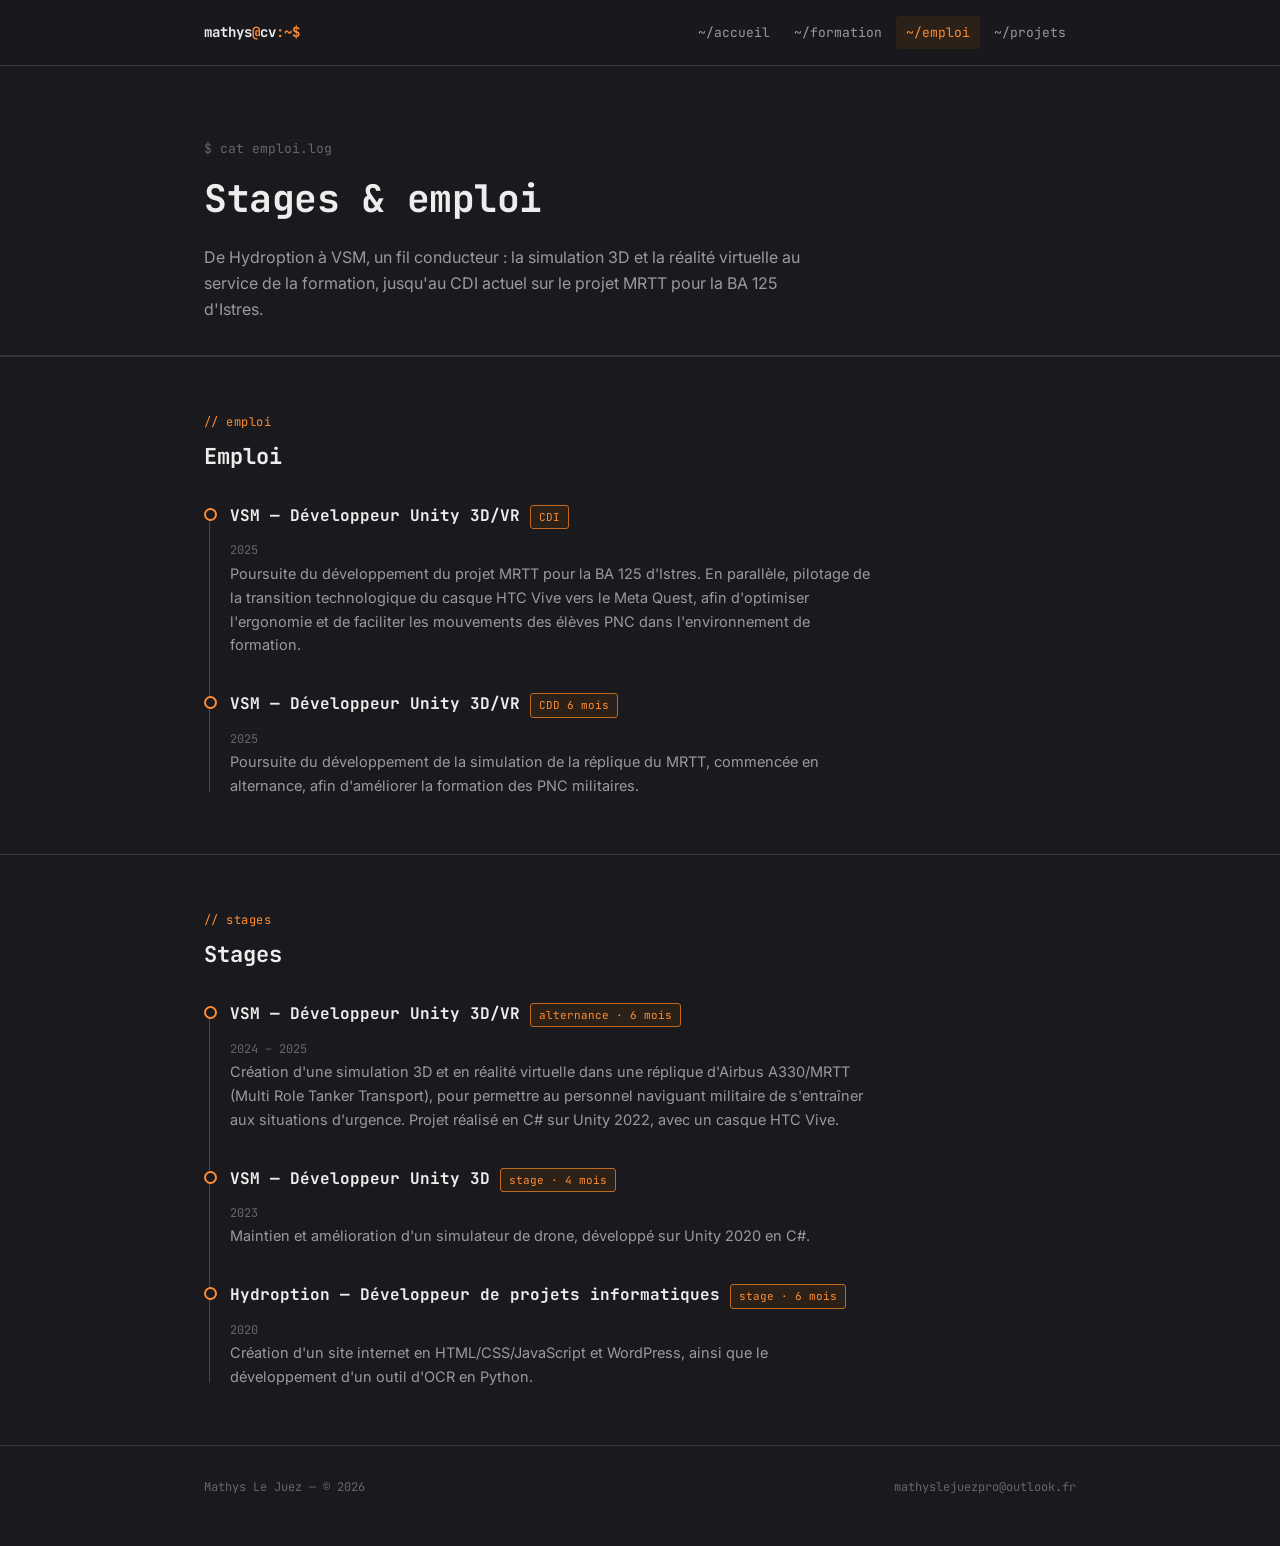
==== emploi.html @ 8f52ee6e "INIT" ====
<!DOCTYPE html>
<html lang="fr">
<head>
<meta charset="UTF-8">
<meta name="viewport" content="width=device-width, initial-scale=1.0">
<title>Emploi — Mathys Le Juez</title>
<link rel="stylesheet" href="style.css">
</head>
<body>

<header>
  <div class="nav-inner">
    <div class="logo">mathys<span>@</span>cv<span>:~$</span></div>
    <nav>
      <ul>
        <li><a href="index.html">~/accueil</a></li>
        <li><a href="formation.html">~/formation</a></li>
        <li><a href="emploi.html">~/emploi</a></li>
        <li><a href="projets.html">~/projets</a></li>
      </ul>
    </nav>
  </div>
</header>

<main>
  <section class="hero" style="padding-bottom:32px">
    <div class="wrap">
      <p class="prompt-line">$ cat emploi.log</p>
      <h1 class="title" style="font-size:clamp(26px,4vw,38px)">Stages &amp; emploi</h1>
      <p class="about-text">De Hydroption à VSM, un fil conducteur : la simulation 3D et la réalité virtuelle au service de la formation, jusqu'au CDI actuel sur le projet MRTT pour la BA 125 d'Istres.</p>
    </div>
  </section>

  <section>
    <div class="wrap">
      <p class="section-label">// emploi</p>
      <h2 class="section-title">Emploi</h2>
      <div class="timeline">

        <div class="tl-item">
          <div class="tl-head">
            <h3>VSM — Développeur Unity 3D/VR</h3>
            <span class="tl-tag">CDI</span>
          </div>
          <span class="tl-date">2025</span>
          <p>Poursuite du développement du projet MRTT pour la BA 125 d'Istres. En parallèle, pilotage de la transition technologique du casque HTC Vive vers le Meta Quest, afin d'optimiser l'ergonomie et de faciliter les mouvements des élèves PNC dans l'environnement de formation.</p>
        </div>

        <div class="tl-item">
          <div class="tl-head">
            <h3>VSM — Développeur Unity 3D/VR</h3>
            <span class="tl-tag">CDD 6 mois</span>
          </div>
          <span class="tl-date">2025</span>
          <p>Poursuite du développement de la simulation de la réplique du MRTT, commencée en alternance, afin d'améliorer la formation des PNC militaires.</p>
        </div>

      </div>
    </div>
  </section>

  <section>
    <div class="wrap">
      <p class="section-label">// stages</p>
      <h2 class="section-title">Stages</h2>
      <div class="timeline">

        <div class="tl-item">
          <div class="tl-head">
            <h3>VSM — Développeur Unity 3D/VR</h3>
            <span class="tl-tag">alternance · 6 mois</span>
          </div>
          <span class="tl-date">2024 – 2025</span>
          <p>Création d'une simulation 3D et en réalité virtuelle dans une réplique d'Airbus A330/MRTT (Multi Role Tanker Transport), pour permettre au personnel naviguant militaire de s'entraîner aux situations d'urgence. Projet réalisé en C# sur Unity 2022, avec un casque HTC Vive.</p>
        </div>

        <div class="tl-item">
          <div class="tl-head">
            <h3>VSM — Développeur Unity 3D</h3>
            <span class="tl-tag">stage · 4 mois</span>
          </div>
          <span class="tl-date">2023</span>
          <p>Maintien et amélioration d'un simulateur de drone, développé sur Unity 2020 en C#.</p>
        </div>

        <div class="tl-item">
          <div class="tl-head">
            <h3>Hydroption — Développeur de projets informatiques</h3>
            <span class="tl-tag">stage · 6 mois</span>
          </div>
          <span class="tl-date">2020</span>
          <p>Création d'un site internet en HTML/CSS/JavaScript et WordPress, ainsi que le développement d'un outil d'OCR en Python.</p>
        </div>

      </div>
    </div>
  </section>
</main>

<footer>
  <div class="wrap">
    <span>Mathys Le Juez — © 2026</span>
    <span><a href="mailto:mathyslejuezpro@outlook.fr">mathyslejuezpro@outlook.fr</a></span>
  </div>
</footer>

<script src="script.js"></script>
</body>
</html>
---- style.css ----
@import url('https://fonts.googleapis.com/css2?family=JetBrains+Mono:wght@400;500;700&family=Inter:wght@400;500;600&display=swap');

:root{
  --bg:#1a1a1e;
  --bg-alt:#202024;
  --bg-card:#232328;
  --border:#34343a;
  --border-strong:#46464d;
  --accent:#ff8c32;
  --accent-dim:#c2691f;
  --accent-bg:#2c2118;
  --text:#ededed;
  --text-dim:#9a9a9e;
  --text-faint:#65656a;
  --green:#5cff8a;
  --mono:'JetBrains Mono', monospace;
  --sans:'Inter', -apple-system, sans-serif;
  --maxw:920px;
}

*{box-sizing:border-box;margin:0;padding:0}

html{scroll-behavior:smooth}

body{
  background:var(--bg);
  color:var(--text);
  font-family:var(--sans);
  font-size:16px;
  line-height:1.65;
  -webkit-font-smoothing:antialiased;
}

body::before{
  content:"";
  position:fixed;
  inset:0;
  pointer-events:none;
  background-image:linear-gradient(rgba(255,255,255,0.018) 1px, transparent 1px);
  background-size:100% 28px;
  z-index:0;
}

a{color:var(--accent);text-decoration:none}
a:hover{text-decoration:underline}

.wrap{max-width:var(--maxw);margin:0 auto;padding:0 24px;position:relative;z-index:1}

/* ===== Header / nav ===== */
header{
  border-bottom:1px solid var(--border);
  background:rgba(26,26,30,0.92);
  backdrop-filter:blur(6px);
  position:sticky;
  top:0;
  z-index:50;
}
.nav-inner{
  max-width:var(--maxw);
  margin:0 auto;
  padding:16px 24px;
  display:flex;
  align-items:center;
  justify-content:space-between;
  gap:16px;
}
.logo{
  font-family:var(--mono);
  font-weight:700;
  font-size:14px;
  color:var(--text);
  white-space:nowrap;
}
.logo span{color:var(--accent)}
nav ul{
  list-style:none;
  display:flex;
  gap:4px;
  flex-wrap:wrap;
}
nav a{
  font-family:var(--mono);
  font-size:13px;
  color:var(--text-dim);
  padding:6px 10px;
  border-radius:4px;
  display:inline-block;
}
nav a:hover{color:var(--accent);text-decoration:none;background:var(--bg-card)}
nav a.active{color:var(--accent);background:var(--accent-bg)}

/* ===== Hero ===== */
.hero{
  padding:72px 0 56px;
  border-bottom:1px solid var(--border);
}
.prompt-line{
  font-family:var(--mono);
  font-size:13px;
  color:var(--text-faint);
  margin-bottom:18px;
}
.prompt-line .ok{color:var(--green)}
.prompt-line .path{color:var(--accent)}

h1.title{
  font-family:var(--mono);
  font-size:clamp(32px,5vw,52px);
  font-weight:700;
  line-height:1.1;
  letter-spacing:-0.5px;
}
.role{
  font-family:var(--mono);
  color:var(--accent);
  font-size:clamp(15px,2vw,18px);
  margin-top:10px;
}
.role .cursor{
  display:inline-block;
  width:9px;
  height:1.1em;
  background:var(--accent);
  margin-left:2px;
  vertical-align:-2px;
  animation:blink 1s steps(1) infinite;
}
@keyframes blink{50%{opacity:0}}

.about-text{
  max-width:620px;
  margin-top:24px;
  color:var(--text-dim);
  font-size:16px;
}

.hero-meta{
  display:flex;
  flex-wrap:wrap;
  gap:10px 22px;
  margin-top:28px;
  font-family:var(--mono);
  font-size:13px;
  color:var(--text-dim);
}
.hero-meta a{color:var(--text-dim)}
.hero-meta a:hover{color:var(--accent)}
.hero-meta i{font-size:14px;margin-right:6px;color:var(--accent-dim)}

/* ===== Sections ===== */
section{padding:56px 0}
section + section{border-top:1px solid var(--border)}

.section-label{
  font-family:var(--mono);
  font-size:12px;
  color:var(--accent);
  letter-spacing:0.04em;
  margin-bottom:6px;
}
.section-title{
  font-family:var(--mono);
  font-size:22px;
  font-weight:700;
  margin-bottom:28px;
}

/* ===== Skill blocks ===== */
.skills-grid{
  display:grid;
  grid-template-columns:repeat(auto-fit,minmax(220px,1fr));
  gap:14px;
}
.skill-block{
  background:var(--bg-card);
  border:1px solid var(--border);
  border-radius:6px;
  padding:16px 18px;
}
.skill-block h3{
  font-family:var(--mono);
  font-size:12px;
  color:var(--text-faint);
  text-transform:uppercase;
  letter-spacing:0.05em;
  margin-bottom:10px;
}
.tag-row{display:flex;flex-wrap:wrap;gap:6px}
.tag{
  font-family:var(--mono);
  font-size:12px;
  color:var(--text);
  background:var(--bg-alt);
  border:1px solid var(--border-strong);
  padding:4px 9px;
  border-radius:4px;
}

/* ===== Cards (projects) ===== */
.card-grid{
  display:grid;
  grid-template-columns:repeat(auto-fit,minmax(260px,1fr));
  gap:18px;
}
.card{
  background:var(--bg-card);
  border:1px solid var(--border);
  border-radius:6px;
  padding:20px 22px;
  transition:border-color .15s ease, transform .15s ease;
}
.card:hover{border-color:var(--accent-dim);transform:translateY(-2px)}
.card-head{
  display:flex;
  justify-content:space-between;
  align-items:baseline;
  gap:10px;
  margin-bottom:10px;
}
.card-head h3{
  font-family:var(--mono);
  font-size:16px;
  color:var(--text);
}
.card-year{
  font-family:var(--mono);
  font-size:12px;
  color:var(--text-faint);
  white-space:nowrap;
}
.card p{color:var(--text-dim);font-size:14.5px;margin-bottom:12px}
.card .tag-row{margin-top:4px}

/* ===== Timeline (emploi / formation) ===== */
.timeline{
  position:relative;
  padding-left:26px;
}
.timeline::before{
  content:"";
  position:absolute;
  left:5px;
  top:6px;
  bottom:6px;
  width:1px;
  background:var(--border-strong);
}
.tl-item{
  position:relative;
  padding-bottom:34px;
}
.tl-item:last-child{padding-bottom:0}
.tl-item::before{
  content:"";
  position:absolute;
  left:-26px;
  top:5px;
  width:9px;
  height:9px;
  border-radius:50%;
  background:var(--bg);
  border:2px solid var(--accent);
}
.tl-head{
  display:flex;
  flex-wrap:wrap;
  align-items:baseline;
  gap:10px;
  margin-bottom:6px;
}
.tl-head h3{font-family:var(--mono);font-size:16px;color:var(--text)}
.tl-tag{
  font-family:var(--mono);
  font-size:11px;
  color:var(--accent);
  background:var(--accent-bg);
  border:1px solid var(--accent-dim);
  padding:2px 8px;
  border-radius:3px;
}
.tl-date{font-family:var(--mono);font-size:12px;color:var(--text-faint)}
.tl-item p{color:var(--text-dim);font-size:14.5px;max-width:640px}

/* ===== Footer ===== */
footer{
  border-top:1px solid var(--border);
  padding:32px 0 48px;
}
footer .wrap{
  display:flex;
  flex-wrap:wrap;
  justify-content:space-between;
  gap:12px;
  font-family:var(--mono);
  font-size:12px;
  color:var(--text-faint);
}
footer a{color:var(--text-faint)}
footer a:hover{color:var(--accent)}

/* ===== Misc ===== */
.btn{
  display:inline-block;
  font-family:var(--mono);
  font-size:13px;
  color:var(--accent);
  border:1px solid var(--accent-dim);
  padding:9px 16px;
  border-radius:4px;
  background:var(--accent-bg);
}
.btn:hover{text-decoration:none;border-color:var(--accent);background:#33271a}

@media(max-width:640px){
  .nav-inner{flex-direction:column;align-items:flex-start;gap:10px}
  nav ul{gap:2px}
  .hero{padding:52px 0 40px}
  section{padding:40px 0}
}

:focus-visible{outline:2px solid var(--accent);outline-offset:2px}
@media (prefers-reduced-motion: reduce){
  .role .cursor{animation:none}
}
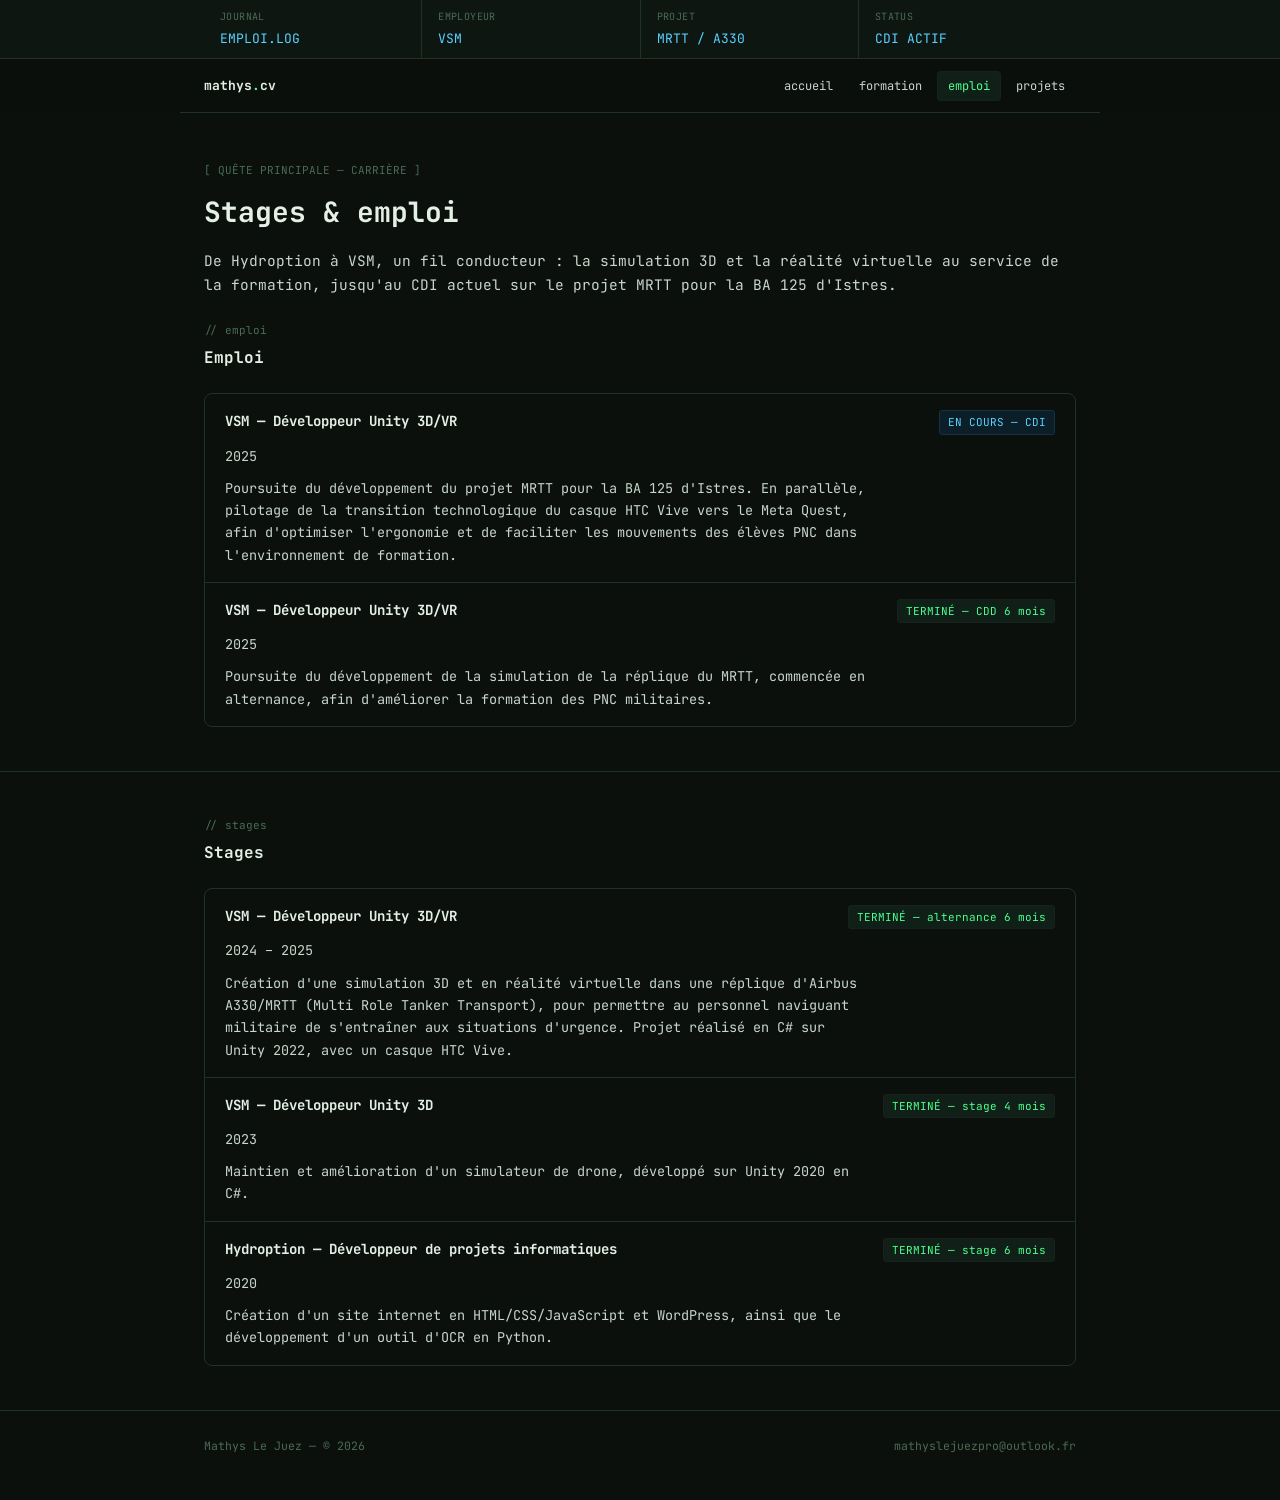
==== commit 9ab160e5: "up" ====
--- a/emploi.html
+++ b/emploi.html
@@ -8,50 +8,59 @@
 </head>
 <body>
 
+<div class="statbar">
+  <div class="wrap">
+    <div class="stat-cell"><div class="stat-label">JOURNAL</div><div class="stat-value">EMPLOI.LOG</div></div>
+    <div class="stat-cell"><div class="stat-label">EMPLOYEUR</div><div class="stat-value">VSM</div></div>
+    <div class="stat-cell"><div class="stat-label">PROJET</div><div class="stat-value">MRTT / A330</div></div>
+    <div class="stat-cell"><div class="stat-label">STATUS</div><div class="stat-value">CDI ACTIF</div></div>
+  </div>
+</div>
+
 <header>
   <div class="nav-inner">
-    <div class="logo">mathys<span>@</span>cv<span>:~$</span></div>
+    <div class="logo">mathys<span>.</span>cv</div>
     <nav>
       <ul>
-        <li><a href="index.html">~/accueil</a></li>
-        <li><a href="formation.html">~/formation</a></li>
-        <li><a href="emploi.html">~/emploi</a></li>
-        <li><a href="projets.html">~/projets</a></li>
+        <li><a href="index.html">accueil</a></li>
+        <li><a href="formation.html">formation</a></li>
+        <li><a href="emploi.html">emploi</a></li>
+        <li><a href="projets.html">projets</a></li>
       </ul>
     </nav>
   </div>
 </header>
 
 <main>
-  <section class="hero" style="padding-bottom:32px">
+  <section class="hero" style="padding-bottom:24px">
     <div class="wrap">
-      <p class="prompt-line">$ cat emploi.log</p>
-      <h1 class="title" style="font-size:clamp(26px,4vw,38px)">Stages &amp; emploi</h1>
-      <p class="about-text">De Hydroption à VSM, un fil conducteur : la simulation 3D et la réalité virtuelle au service de la formation, jusqu'au CDI actuel sur le projet MRTT pour la BA 125 d'Istres.</p>
+      <p class="save-tag">[ QUÊTE PRINCIPALE — CARRIÈRE ]</p>
+      <h1 class="name" style="font-size:clamp(22px,3.5vw,28px)">Stages &amp; emploi</h1>
+      <p class="about-text" style="padding:14px 0 0;border:none">De Hydroption à VSM, un fil conducteur : la simulation 3D et la réalité virtuelle au service de la formation, jusqu'au CDI actuel sur le projet MRTT pour la BA 125 d'Istres.</p>
     </div>
   </section>
 
-  <section>
+  <section style="border-top:none;padding-top:0">
     <div class="wrap">
       <p class="section-label">// emploi</p>
       <h2 class="section-title">Emploi</h2>
-      <div class="timeline">
+      <div class="quest-log">
 
-        <div class="tl-item">
-          <div class="tl-head">
-            <h3>VSM — Développeur Unity 3D/VR</h3>
-            <span class="tl-tag">CDI</span>
+        <div class="quest-item">
+          <div class="quest-top">
+            <span class="quest-title">VSM — Développeur Unity 3D/VR</span>
+            <span class="quest-status active">EN COURS — CDI</span>
           </div>
-          <span class="tl-date">2025</span>
+          <p class="quest-date">2025</p>
           <p>Poursuite du développement du projet MRTT pour la BA 125 d'Istres. En parallèle, pilotage de la transition technologique du casque HTC Vive vers le Meta Quest, afin d'optimiser l'ergonomie et de faciliter les mouvements des élèves PNC dans l'environnement de formation.</p>
         </div>
 
-        <div class="tl-item">
-          <div class="tl-head">
-            <h3>VSM — Développeur Unity 3D/VR</h3>
-            <span class="tl-tag">CDD 6 mois</span>
+        <div class="quest-item">
+          <div class="quest-top">
+            <span class="quest-title">VSM — Développeur Unity 3D/VR</span>
+            <span class="quest-status done">TERMINÉ — CDD 6 mois</span>
           </div>
-          <span class="tl-date">2025</span>
+          <p class="quest-date">2025</p>
           <p>Poursuite du développement de la simulation de la réplique du MRTT, commencée en alternance, afin d'améliorer la formation des PNC militaires.</p>
         </div>
 
@@ -63,32 +72,32 @@
     <div class="wrap">
       <p class="section-label">// stages</p>
       <h2 class="section-title">Stages</h2>
-      <div class="timeline">
+      <div class="quest-log">
 
-        <div class="tl-item">
-          <div class="tl-head">
-            <h3>VSM — Développeur Unity 3D/VR</h3>
-            <span class="tl-tag">alternance · 6 mois</span>
+        <div class="quest-item">
+          <div class="quest-top">
+            <span class="quest-title">VSM — Développeur Unity 3D/VR</span>
+            <span class="quest-status done">TERMINÉ — alternance 6 mois</span>
           </div>
-          <span class="tl-date">2024 – 2025</span>
+          <p class="quest-date">2024 – 2025</p>
           <p>Création d'une simulation 3D et en réalité virtuelle dans une réplique d'Airbus A330/MRTT (Multi Role Tanker Transport), pour permettre au personnel naviguant militaire de s'entraîner aux situations d'urgence. Projet réalisé en C# sur Unity 2022, avec un casque HTC Vive.</p>
         </div>
 
-        <div class="tl-item">
-          <div class="tl-head">
-            <h3>VSM — Développeur Unity 3D</h3>
-            <span class="tl-tag">stage · 4 mois</span>
+        <div class="quest-item">
+          <div class="quest-top">
+            <span class="quest-title">VSM — Développeur Unity 3D</span>
+            <span class="quest-status done">TERMINÉ — stage 4 mois</span>
           </div>
-          <span class="tl-date">2023</span>
+          <p class="quest-date">2023</p>
           <p>Maintien et amélioration d'un simulateur de drone, développé sur Unity 2020 en C#.</p>
         </div>
 
-        <div class="tl-item">
-          <div class="tl-head">
-            <h3>Hydroption — Développeur de projets informatiques</h3>
-            <span class="tl-tag">stage · 6 mois</span>
+        <div class="quest-item">
+          <div class="quest-top">
+            <span class="quest-title">Hydroption — Développeur de projets informatiques</span>
+            <span class="quest-status done">TERMINÉ — stage 6 mois</span>
           </div>
-          <span class="tl-date">2020</span>
+          <p class="quest-date">2020</p>
           <p>Création d'un site internet en HTML/CSS/JavaScript et WordPress, ainsi que le développement d'un outil d'OCR en Python.</p>
         </div>
 
--- a/style.css
+++ b/style.css
@@ -1,324 +1,192 @@
-@import url('https://fonts.googleapis.com/css2?family=JetBrains+Mono:wght@400;500;700&family=Inter:wght@400;500;600&display=swap');
+@import url('https://fonts.googleapis.com/css2?family=JetBrains+Mono:wght@400;500;700&display=swap');
 
 :root{
-  --bg:#1a1a1e;
-  --bg-alt:#202024;
-  --bg-card:#232328;
-  --border:#34343a;
-  --border-strong:#46464d;
-  --accent:#ff8c32;
-  --accent-dim:#c2691f;
-  --accent-bg:#2c2118;
-  --text:#ededed;
-  --text-dim:#9a9a9e;
-  --text-faint:#65656a;
-  --green:#5cff8a;
-  --mono:'JetBrains Mono', monospace;
-  --sans:'Inter', -apple-system, sans-serif;
+  --bg:#0b100d;
+  --bg-alt:#0e1612;
+  --bg-card:#0e1612;
+  --border:#1e3324;
+  --border-soft:#16221a;
+  --accent:#4dff8e;
+  --accent-dim:#2fae63;
+  --accent-bg:#102018;
+  --cyan:#5ad1ff;
+  --cyan-dim:#3a8cb0;
+  --text:#e4f0e6;
+  --text-dim:#c8d6cc;
+  --text-faint:#4a6b54;
+  --mono:'JetBrains Mono', 'Courier New', monospace;
   --maxw:920px;
 }
 
 *{box-sizing:border-box;margin:0;padding:0}
-
 html{scroll-behavior:smooth}
 
 body{
   background:var(--bg);
   color:var(--text);
-  font-family:var(--sans);
-  font-size:16px;
+  font-family:var(--mono);
+  font-size:15px;
   line-height:1.65;
   -webkit-font-smoothing:antialiased;
 }
 
-body::before{
-  content:"";
-  position:fixed;
-  inset:0;
-  pointer-events:none;
-  background-image:linear-gradient(rgba(255,255,255,0.018) 1px, transparent 1px);
-  background-size:100% 28px;
-  z-index:0;
-}
-
-a{color:var(--accent);text-decoration:none}
+a{color:var(--cyan);text-decoration:none}
 a:hover{text-decoration:underline}
 
-.wrap{max-width:var(--maxw);margin:0 auto;padding:0 24px;position:relative;z-index:1}
+.wrap{max-width:var(--maxw);margin:0 auto;padding:0 24px}
 
-/* ===== Header / nav ===== */
+/* ===== Top stat bar ===== */
+.statbar{
+  display:flex;
+  border-bottom:1px solid var(--border);
+  background:var(--bg-alt);
+  overflow-x:auto;
+}
+.statbar .wrap{display:flex;width:100%;padding:0 24px}
+.stat-cell{
+  flex:1;
+  min-width:120px;
+  padding:9px 16px;
+  border-right:1px solid var(--border);
+}
+.stat-cell:last-child{border-right:none}
+.stat-label{font-size:10px;color:var(--text-faint);letter-spacing:0.04em}
+.stat-value{font-size:13px;color:var(--cyan);margin-top:2px}
+.stat-value.ok{color:var(--accent)}
+
+/* ===== Nav ===== */
 header{
-  border-bottom:1px solid var(--border);
-  background:rgba(26,26,30,0.92);
-  backdrop-filter:blur(6px);
   position:sticky;
   top:0;
   z-index:50;
+  background:rgba(11,16,13,0.95);
+  backdrop-filter:blur(6px);
 }
 .nav-inner{
   max-width:var(--maxw);
   margin:0 auto;
-  padding:16px 24px;
+  padding:14px 24px;
   display:flex;
   align-items:center;
   justify-content:space-between;
   gap:16px;
-}
-.logo{
-  font-family:var(--mono);
-  font-weight:700;
-  font-size:14px;
-  color:var(--text);
-  white-space:nowrap;
-}
-.logo span{color:var(--accent)}
-nav ul{
-  list-style:none;
-  display:flex;
-  gap:4px;
+  border-bottom:1px solid var(--border);
   flex-wrap:wrap;
 }
+.logo{font-size:13px;font-weight:700;color:var(--text)}
+.logo span{color:var(--accent)}
+nav ul{list-style:none;display:flex;gap:4px;flex-wrap:wrap}
 nav a{
-  font-family:var(--mono);
-  font-size:13px;
+  font-size:12px;
   color:var(--text-dim);
   padding:6px 10px;
+  border:1px solid transparent;
   border-radius:4px;
-  display:inline-block;
 }
-nav a:hover{color:var(--accent);text-decoration:none;background:var(--bg-card)}
-nav a.active{color:var(--accent);background:var(--accent-bg)}
+nav a:hover{color:var(--accent);text-decoration:none;border-color:var(--border)}
+nav a.active{color:var(--accent);background:var(--accent-bg);border-color:var(--border-soft)}
 
-/* ===== Hero ===== */
-.hero{
-  padding:72px 0 56px;
+/* ===== Hero / save panel ===== */
+.hero{padding:48px 0}
+.save-tag{font-size:11px;color:var(--text-faint);margin-bottom:10px}
+.panel{
+  background:var(--bg-card);
+  border:1px solid var(--border);
+  border-radius:8px;
+  overflow:hidden;
+}
+.panel-head{padding:22px 24px 18px;border-bottom:1px solid var(--border)}
+.save-label{font-size:11px;color:var(--text-faint);margin-bottom:6px}
+h1.name{font-size:clamp(24px,4vw,30px);font-weight:700;color:var(--text)}
+.lvl-line{font-size:13px;color:var(--accent);margin-top:6px}
+
+.about-text{padding:18px 24px;color:var(--text-dim);font-size:14.5px;border-bottom:1px solid var(--border)}
+
+.contact-row{
+  display:flex;
+  flex-wrap:wrap;
+  gap:0;
+}
+.contact-cell{
+  flex:1;
+  min-width:180px;
+  padding:12px 24px;
+  border-right:1px solid var(--border);
+  border-top:1px solid var(--border);
+  font-size:12.5px;
+  color:var(--text-dim);
+}
+.contact-cell:last-child{border-right:none}
+.contact-cell i{color:var(--accent-dim);margin-right:6px;font-size:13px}
+.contact-row:first-child .contact-cell{border-top:none}
+
+/* ===== Sections ===== */
+section{padding:44px 0}
+section + section{border-top:1px solid var(--border)}
+.section-label{font-size:11px;color:var(--text-faint);margin-bottom:6px}
+.section-title{font-size:16px;font-weight:700;color:var(--text);margin-bottom:22px}
+
+/* ===== XP bars (skills) ===== */
+.xp-row{margin-bottom:14px}
+.xp-row:last-child{margin-bottom:0}
+.xp-top{display:flex;justify-content:space-between;font-size:12.5px;color:var(--text-dim);margin-bottom:5px}
+.xp-top .val{color:var(--cyan)}
+.xp-track{height:6px;background:var(--border-soft);border-radius:3px;overflow:hidden}
+.xp-fill{height:100%;background:var(--accent);border-radius:3px}
+
+.skills-grid{display:grid;grid-template-columns:repeat(auto-fit,minmax(240px,1fr));gap:18px}
+.skill-block{background:var(--bg-card);border:1px solid var(--border);border-radius:8px;padding:18px 20px}
+.skill-block h3{font-size:11px;color:var(--text-faint);text-transform:uppercase;letter-spacing:0.05em;margin-bottom:14px}
+.tag-row{display:flex;flex-wrap:wrap;gap:6px;margin-top:10px}
+.tag{font-size:11.5px;color:var(--text-dim);background:var(--bg-alt);border:1px solid var(--border);padding:4px 9px;border-radius:4px}
+
+/* ===== Quest log (timeline / projects) ===== */
+.quest-log{border:1px solid var(--border);border-radius:8px;overflow:hidden}
+.quest-item{
+  padding:16px 20px;
   border-bottom:1px solid var(--border);
 }
-.prompt-line{
-  font-family:var(--mono);
-  font-size:13px;
-  color:var(--text-faint);
-  margin-bottom:18px;
-}
-.prompt-line .ok{color:var(--green)}
-.prompt-line .path{color:var(--accent)}
+.quest-item:last-child{border-bottom:none}
+.quest-top{display:flex;justify-content:space-between;align-items:baseline;gap:12px;flex-wrap:wrap}
+.quest-title{font-size:14px;color:var(--text);font-weight:700}
+.quest-status{font-size:11px;padding:2px 8px;border-radius:3px;white-space:nowrap}
+.quest-status.done{color:var(--accent);background:var(--accent-bg);border:1px solid var(--border-soft)}
+.quest-status.active{color:var(--cyan);background:#0c1e28;border:1px solid #143246}
+.quest-date{font-size:11.5px;color:var(--text-faint);margin-top:3px}
+.quest-item p{color:var(--text-dim);font-size:13.5px;margin-top:10px;max-width:640px}
 
-h1.title{
-  font-family:var(--mono);
-  font-size:clamp(32px,5vw,52px);
-  font-weight:700;
-  line-height:1.1;
-  letter-spacing:-0.5px;
-}
-.role{
-  font-family:var(--mono);
-  color:var(--accent);
-  font-size:clamp(15px,2vw,18px);
-  margin-top:10px;
-}
-.role .cursor{
-  display:inline-block;
-  width:9px;
-  height:1.1em;
-  background:var(--accent);
-  margin-left:2px;
-  vertical-align:-2px;
-  animation:blink 1s steps(1) infinite;
-}
-@keyframes blink{50%{opacity:0}}
-
-.about-text{
-  max-width:620px;
-  margin-top:24px;
-  color:var(--text-dim);
-  font-size:16px;
-}
-
-.hero-meta{
-  display:flex;
-  flex-wrap:wrap;
-  gap:10px 22px;
-  margin-top:28px;
-  font-family:var(--mono);
-  font-size:13px;
-  color:var(--text-dim);
-}
-.hero-meta a{color:var(--text-dim)}
-.hero-meta a:hover{color:var(--accent)}
-.hero-meta i{font-size:14px;margin-right:6px;color:var(--accent-dim)}
-
-/* ===== Sections ===== */
-section{padding:56px 0}
-section + section{border-top:1px solid var(--border)}
-
-.section-label{
-  font-family:var(--mono);
-  font-size:12px;
-  color:var(--accent);
-  letter-spacing:0.04em;
-  margin-bottom:6px;
-}
-.section-title{
-  font-family:var(--mono);
-  font-size:22px;
-  font-weight:700;
-  margin-bottom:28px;
-}
-
-/* ===== Skill blocks ===== */
-.skills-grid{
-  display:grid;
-  grid-template-columns:repeat(auto-fit,minmax(220px,1fr));
-  gap:14px;
-}
-.skill-block{
-  background:var(--bg-card);
-  border:1px solid var(--border);
-  border-radius:6px;
-  padding:16px 18px;
-}
-.skill-block h3{
-  font-family:var(--mono);
-  font-size:12px;
-  color:var(--text-faint);
-  text-transform:uppercase;
-  letter-spacing:0.05em;
-  margin-bottom:10px;
-}
-.tag-row{display:flex;flex-wrap:wrap;gap:6px}
-.tag{
-  font-family:var(--mono);
-  font-size:12px;
-  color:var(--text);
-  background:var(--bg-alt);
-  border:1px solid var(--border-strong);
-  padding:4px 9px;
-  border-radius:4px;
-}
-
-/* ===== Cards (projects) ===== */
-.card-grid{
-  display:grid;
-  grid-template-columns:repeat(auto-fit,minmax(260px,1fr));
-  gap:18px;
-}
-.card{
-  background:var(--bg-card);
-  border:1px solid var(--border);
-  border-radius:6px;
-  padding:20px 22px;
-  transition:border-color .15s ease, transform .15s ease;
-}
-.card:hover{border-color:var(--accent-dim);transform:translateY(-2px)}
-.card-head{
-  display:flex;
-  justify-content:space-between;
-  align-items:baseline;
-  gap:10px;
-  margin-bottom:10px;
-}
-.card-head h3{
-  font-family:var(--mono);
-  font-size:16px;
-  color:var(--text);
-}
-.card-year{
-  font-family:var(--mono);
-  font-size:12px;
-  color:var(--text-faint);
-  white-space:nowrap;
-}
-.card p{color:var(--text-dim);font-size:14.5px;margin-bottom:12px}
-.card .tag-row{margin-top:4px}
-
-/* ===== Timeline (emploi / formation) ===== */
-.timeline{
-  position:relative;
-  padding-left:26px;
-}
-.timeline::before{
-  content:"";
-  position:absolute;
-  left:5px;
-  top:6px;
-  bottom:6px;
-  width:1px;
-  background:var(--border-strong);
-}
-.tl-item{
-  position:relative;
-  padding-bottom:34px;
-}
-.tl-item:last-child{padding-bottom:0}
-.tl-item::before{
-  content:"";
-  position:absolute;
-  left:-26px;
-  top:5px;
-  width:9px;
-  height:9px;
-  border-radius:50%;
-  background:var(--bg);
-  border:2px solid var(--accent);
-}
-.tl-head{
-  display:flex;
-  flex-wrap:wrap;
-  align-items:baseline;
-  gap:10px;
-  margin-bottom:6px;
-}
-.tl-head h3{font-family:var(--mono);font-size:16px;color:var(--text)}
-.tl-tag{
-  font-family:var(--mono);
-  font-size:11px;
-  color:var(--accent);
-  background:var(--accent-bg);
-  border:1px solid var(--accent-dim);
-  padding:2px 8px;
-  border-radius:3px;
-}
-.tl-date{font-family:var(--mono);font-size:12px;color:var(--text-faint)}
-.tl-item p{color:var(--text-dim);font-size:14.5px;max-width:640px}
+/* ===== Cards (projects extra) ===== */
+.card-grid{display:grid;grid-template-columns:repeat(auto-fit,minmax(260px,1fr));gap:16px}
+.card{background:var(--bg-card);border:1px solid var(--border);border-radius:8px;padding:18px 20px;transition:border-color .15s ease}
+.card:hover{border-color:var(--accent-dim)}
+.card-head{display:flex;justify-content:space-between;align-items:baseline;gap:10px;margin-bottom:8px}
+.card-head h3{font-size:14px;color:var(--text)}
+.card-year{font-size:11px;color:var(--text-faint)}
+.card p{color:var(--text-dim);font-size:13.5px;margin-bottom:10px}
 
 /* ===== Footer ===== */
-footer{
-  border-top:1px solid var(--border);
-  padding:32px 0 48px;
-}
-footer .wrap{
-  display:flex;
-  flex-wrap:wrap;
-  justify-content:space-between;
-  gap:12px;
-  font-family:var(--mono);
-  font-size:12px;
-  color:var(--text-faint);
-}
+footer{border-top:1px solid var(--border);padding:26px 0 44px}
+footer .wrap{display:flex;flex-wrap:wrap;justify-content:space-between;gap:12px;font-size:11.5px;color:var(--text-faint)}
 footer a{color:var(--text-faint)}
 footer a:hover{color:var(--accent)}
 
-/* ===== Misc ===== */
 .btn{
   display:inline-block;
-  font-family:var(--mono);
-  font-size:13px;
+  font-size:12.5px;
   color:var(--accent);
-  border:1px solid var(--accent-dim);
+  border:1px solid var(--border-soft);
+  background:var(--accent-bg);
   padding:9px 16px;
   border-radius:4px;
-  background:var(--accent-bg);
 }
-.btn:hover{text-decoration:none;border-color:var(--accent);background:#33271a}
+.btn:hover{text-decoration:none;border-color:var(--accent-dim)}
 
 @media(max-width:640px){
   .nav-inner{flex-direction:column;align-items:flex-start;gap:10px}
-  nav ul{gap:2px}
-  .hero{padding:52px 0 40px}
-  section{padding:40px 0}
+  .statbar .wrap{padding:0 16px}
+  .wrap{padding:0 16px}
+  .hero{padding:34px 0}
+  section{padding:34px 0}
 }
 
 :focus-visible{outline:2px solid var(--accent);outline-offset:2px}
-@media (prefers-reduced-motion: reduce){
-  .role .cursor{animation:none}
-}
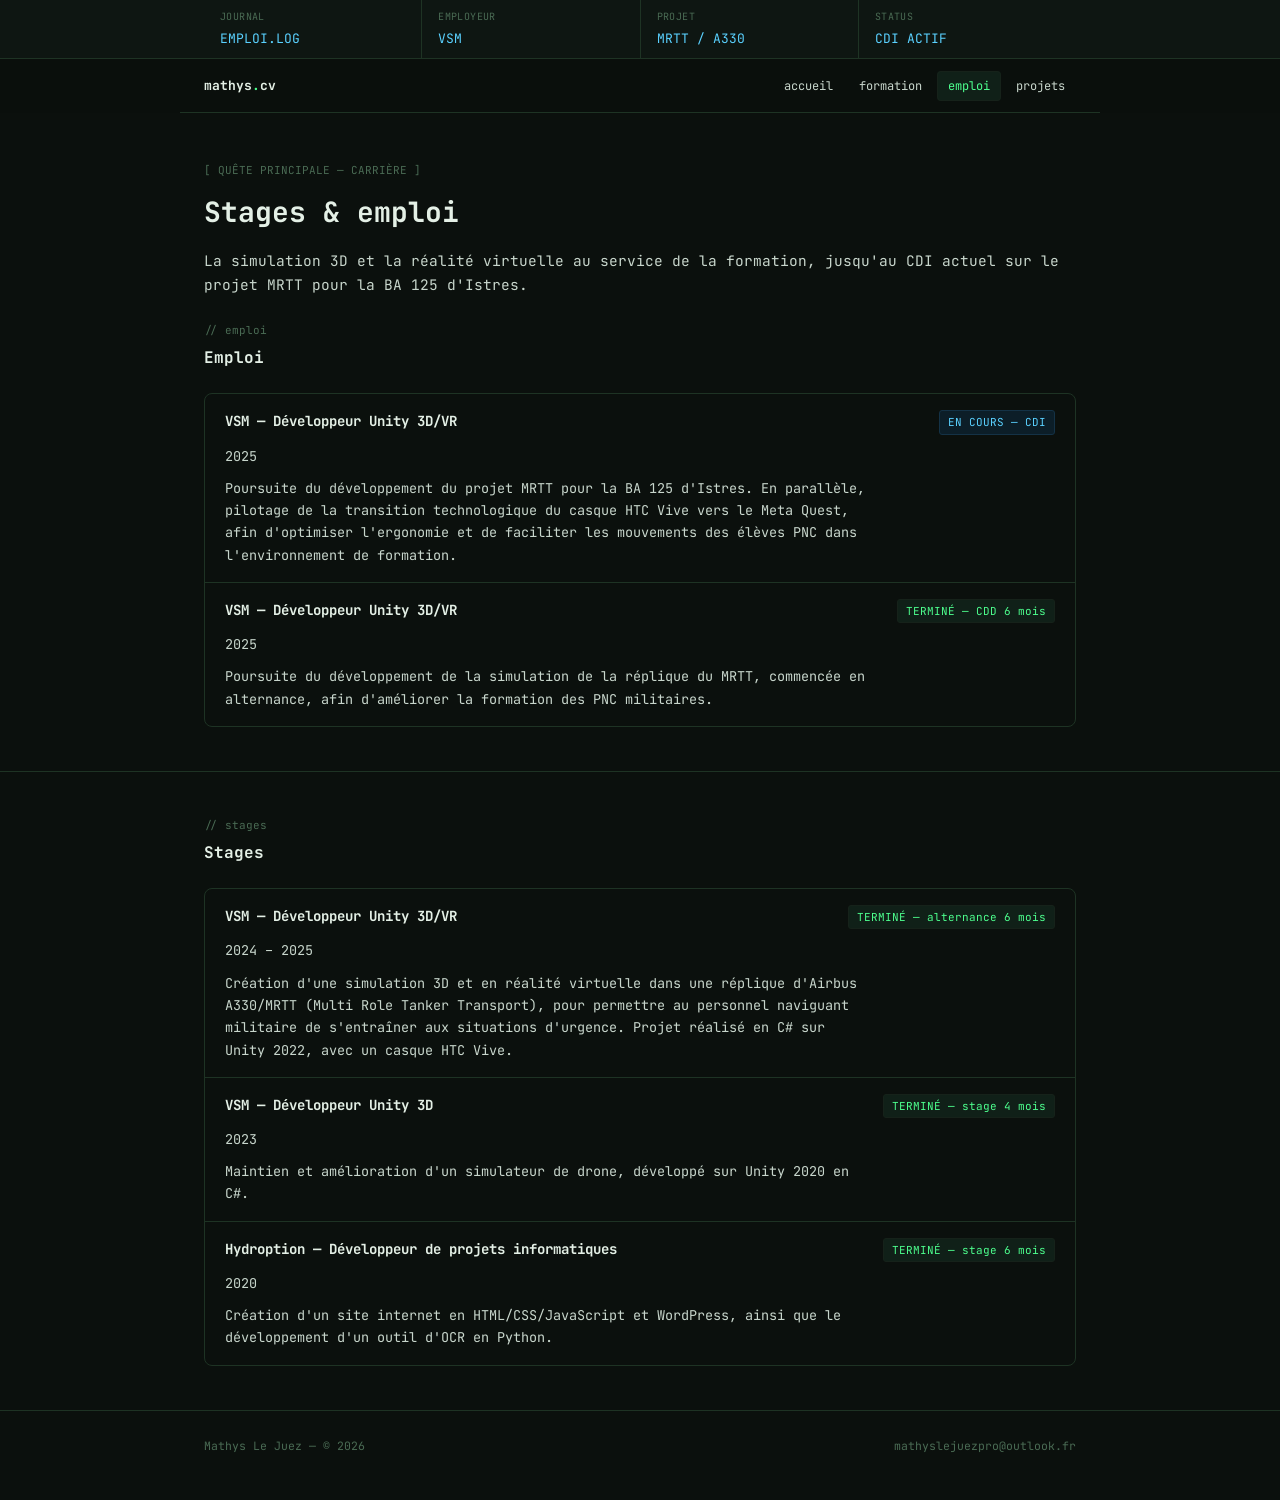
==== commit 396f61b3: "Remove reference to Hydroption in about text" ====
--- a/emploi.html
+++ b/emploi.html
@@ -36,7 +36,7 @@
     <div class="wrap">
       <p class="save-tag">[ QUÊTE PRINCIPALE — CARRIÈRE ]</p>
       <h1 class="name" style="font-size:clamp(22px,3.5vw,28px)">Stages &amp; emploi</h1>
-      <p class="about-text" style="padding:14px 0 0;border:none">De Hydroption à VSM, un fil conducteur : la simulation 3D et la réalité virtuelle au service de la formation, jusqu'au CDI actuel sur le projet MRTT pour la BA 125 d'Istres.</p>
+      <p class="about-text" style="padding:14px 0 0;border:none">La simulation 3D et la réalité virtuelle au service de la formation, jusqu'au CDI actuel sur le projet MRTT pour la BA 125 d'Istres.</p>
     </div>
   </section>
 
